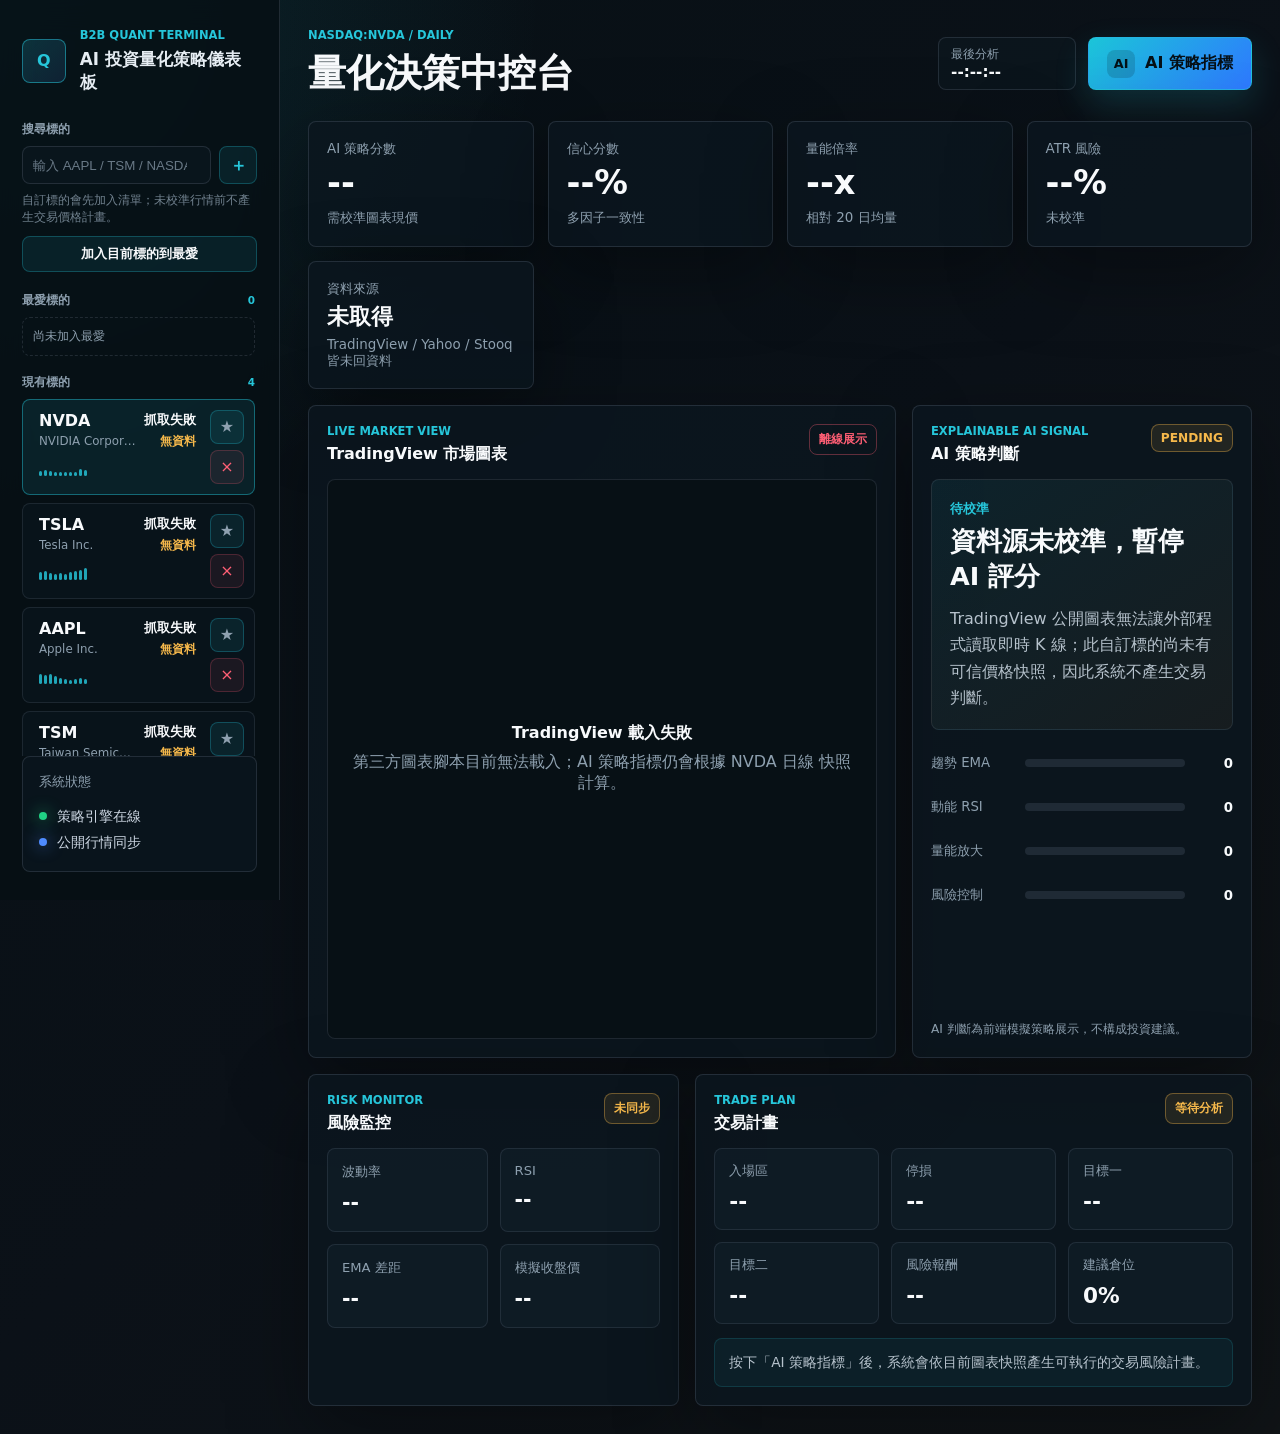
==== public/index.html @ b72d6917 "Add files via upload" ====
<!doctype html>
<html lang="zh-Hant">
  <head>
    <meta charset="utf-8">
    <meta name="viewport" content="width=device-width, initial-scale=1">
    <title>AI 投資量化策略儀表板</title>
    <link rel="stylesheet" href="./styles.css?v=20260705-vercel-public">
    <script src="./app.js?v=20260705-vercel-public" defer></script>
  </head>
  <body>
    <div class="app-shell">
      <aside class="sidebar" aria-label="產品導覽">
        <div class="brand">
          <span class="brand-mark" aria-hidden="true">Q</span>
          <div>
            <p class="eyebrow">B2B Quant Terminal</p>
            <h1>AI 投資量化策略儀表板</h1>
          </div>
        </div>

        <section class="symbol-search-panel" aria-label="搜尋標的">
          <form id="symbol-search-form" class="symbol-search-form">
            <label for="symbol-search">搜尋標的</label>
            <div class="symbol-search-row">
              <input id="symbol-search" type="search" placeholder="輸入 AAPL / TSM / NASDAQ:MSFT">
              <button type="submit" aria-label="搜尋並切換標的">＋</button>
            </div>
            <small class="symbol-search-hint">自訂標的會先加入清單；未校準行情前不產生交易價格計畫。</small>
          </form>
          <button id="favorite-current-button" class="favorite-current-button" type="button">加入目前標的到最愛</button>
        </section>

        <section class="watchlist-panel" aria-label="自選標的">
          <div class="watchlist-section">
            <div class="watchlist-heading">
              <span>最愛標的</span>
              <small id="favorite-count">0</small>
            </div>
            <div id="favorite-list" class="watchlist-list"></div>
          </div>
          <div class="watchlist-section">
            <div class="watchlist-heading">
              <span>現有標的</span>
              <small id="market-count">0</small>
            </div>
            <div id="market-list" class="watchlist-list"></div>
          </div>
        </section>

        <section class="status-panel">
          <p class="panel-label">系統狀態</p>
          <div class="status-row">
            <span class="status-dot"></span>
            <span>策略引擎在線</span>
          </div>
          <div class="status-row">
            <span class="status-dot info"></span>
            <span>公開行情同步</span>
          </div>
        </section>
      </aside>

      <main class="dashboard">
        <header class="topbar">
          <div>
            <p id="symbol-eyebrow" class="eyebrow">NASDAQ:NVDA / Daily</p>
            <h2>量化決策中控台</h2>
          </div>
          <div class="topbar-actions">
            <div class="market-clock">
              <span>最後分析</span>
              <strong id="last-updated">--:--:--</strong>
            </div>
            <button id="strategy-button" class="primary-button" type="button">
              <span class="button-icon" aria-hidden="true">AI</span>
              AI 策略指標
            </button>
          </div>
        </header>

        <section class="metric-grid" aria-label="關鍵指標">
          <article class="metric-card">
            <span class="metric-label">AI 策略分數</span>
            <strong id="score-value">--</strong>
            <small id="score-caption">等待策略分析</small>
          </article>
          <article class="metric-card">
            <span class="metric-label">信心分數</span>
            <strong id="confidence-value">--%</strong>
            <small>多因子一致性</small>
          </article>
          <article class="metric-card">
            <span class="metric-label">量能倍率</span>
            <strong id="volume-ratio">--x</strong>
            <small>相對 20 日均量</small>
          </article>
          <article class="metric-card">
            <span class="metric-label">ATR 風險</span>
            <strong id="atr-risk">--%</strong>
            <small id="risk-caption">等待估算</small>
          </article>
          <article class="metric-card data-source-card">
            <span class="metric-label">資料來源</span>
            <strong id="data-source">--</strong>
            <small id="data-source-caption">等待行情同步</small>
          </article>
        </section>

        <section class="workspace-grid">
          <section id="market" class="chart-panel" aria-label="TradingView 市場圖表">
            <div class="section-heading">
              <div>
                <p class="eyebrow">Live Market View</p>
                <h3>TradingView 市場圖表</h3>
              </div>
              <span id="chart-status" class="chart-status">載入中</span>
            </div>
            <div id="tradingview-chart" class="tradingview-container">
              <div class="chart-fallback">
                <strong>TradingView 圖表載入中</strong>
                <span>若網路或第三方腳本被封鎖，AI 策略面板仍可正常展示。</span>
              </div>
            </div>
          </section>

          <aside id="strategy" class="strategy-panel" aria-label="AI 策略面板">
            <div class="section-heading">
              <div>
                <p class="eyebrow">Explainable AI Signal</p>
                <h3>AI 策略判斷</h3>
              </div>
              <span id="signal-pill" class="signal-pill hold">HOLD</span>
            </div>

            <div class="signal-hero">
              <span id="signal-label">觀望</span>
              <strong id="signal-summary">等待策略引擎執行</strong>
              <p id="signal-reason">點擊「AI 策略指標」後，系統會以趨勢、動能、量能與風險因子計算訊號。</p>
            </div>

            <div class="factor-stack" aria-label="策略因子分數">
              <div class="factor-row">
                <span>趨勢 EMA</span>
                <div class="factor-track"><span id="trend-bar"></span></div>
                <strong id="trend-score">--</strong>
              </div>
              <div class="factor-row">
                <span>動能 RSI</span>
                <div class="factor-track"><span id="momentum-bar"></span></div>
                <strong id="momentum-score">--</strong>
              </div>
              <div class="factor-row">
                <span>量能放大</span>
                <div class="factor-track"><span id="volume-bar"></span></div>
                <strong id="volume-score">--</strong>
              </div>
              <div class="factor-row">
                <span>風險控制</span>
                <div class="factor-track"><span id="risk-bar"></span></div>
                <strong id="risk-score">--</strong>
              </div>
            </div>

            <p class="disclaimer">AI 判斷為前端模擬策略展示，不構成投資建議。</p>
          </aside>
        </section>

        <section class="lower-grid">
          <section id="risk" class="risk-panel" aria-label="風險監控">
            <div class="section-heading">
              <div>
                <p class="eyebrow">Risk Monitor</p>
                <h3>風險監控</h3>
              </div>
              <span id="risk-level" class="risk-level medium">中性</span>
            </div>
            <div class="risk-matrix">
              <div>
                <span>波動率</span>
                <strong id="volatility-value">--%</strong>
              </div>
              <div>
                <span>RSI</span>
                <strong id="rsi-value">--</strong>
              </div>
              <div>
                <span>EMA 差距</span>
                <strong id="ema-spread">--%</strong>
              </div>
              <div>
                <span>模擬收盤價</span>
                <strong id="close-price">--</strong>
              </div>
            </div>
          </section>

          <section id="trade-plan" class="trade-plan-panel" aria-label="交易計畫">
            <div class="section-heading">
              <div>
                <p class="eyebrow">Trade Plan</p>
                <h3>交易計畫</h3>
              </div>
              <span id="plan-status" class="plan-status wait">等待分析</span>
            </div>
            <div class="trade-plan-grid">
              <div class="plan-card">
                <span>入場區</span>
                <strong id="plan-entry">--</strong>
              </div>
              <div class="plan-card">
                <span>停損</span>
                <strong id="plan-stop">--</strong>
              </div>
              <div class="plan-card">
                <span>目標一</span>
                <strong id="plan-target-one">--</strong>
              </div>
              <div class="plan-card">
                <span>目標二</span>
                <strong id="plan-target-two">--</strong>
              </div>
              <div class="plan-card">
                <span>風險報酬</span>
                <strong id="plan-rr">--</strong>
              </div>
              <div class="plan-card">
                <span>建議倉位</span>
                <strong id="plan-size">--</strong>
              </div>
            </div>
            <p id="plan-note" class="plan-note">按下「AI 策略指標」後，系統會依目前圖表快照產生可執行的交易風險計畫。</p>
          </section>
        </section>
      </main>
    </div>
  </body>
</html>
---- public/styles.css ----
:root {
  color-scheme: dark;
  --bg: #071015;
  --surface: #0c171f;
  --surface-2: #111f2a;
  --line: rgba(148, 163, 184, 0.18);
  --muted: #8ea0af;
  --text: #e6edf3;
  --bright: #f8fafc;
  --cyan: #26c6da;
  --blue: #4f8cff;
  --green: #20d184;
  --red: #ff5f75;
  --amber: #f5b84b;
  --shadow: 0 24px 80px rgba(0, 0, 0, 0.35);
  font-family: "Inter", "Noto Sans TC", "Microsoft JhengHei", system-ui, sans-serif;
}

* {
  box-sizing: border-box;
}

html {
  min-width: 320px;
  scroll-behavior: smooth;
}

body {
  margin: 0;
  min-height: 100vh;
  background:
    radial-gradient(circle at top left, rgba(38, 198, 218, 0.13), transparent 34rem),
    linear-gradient(135deg, #071015 0%, #0b1118 50%, #101417 100%);
  color: var(--text);
}

button,
a {
  font: inherit;
}

.app-shell {
  display: grid;
  grid-template-columns: 280px minmax(0, 1fr);
  min-height: 100vh;
}

.sidebar {
  position: sticky;
  top: 0;
  display: flex;
  flex-direction: column;
  height: 100vh;
  padding: 28px 22px;
  border-right: 1px solid var(--line);
  background: rgba(7, 16, 21, 0.84);
  backdrop-filter: blur(18px);
}

.brand {
  display: flex;
  gap: 14px;
  align-items: center;
}

.brand-mark {
  display: grid;
  place-items: center;
  width: 44px;
  height: 44px;
  border: 1px solid rgba(38, 198, 218, 0.5);
  border-radius: 8px;
  background: linear-gradient(135deg, rgba(38, 198, 218, 0.18), rgba(79, 140, 255, 0.12));
  color: var(--cyan);
  font-weight: 900;
}

.brand h1,
.topbar h2,
.section-heading h3 {
  margin: 0;
  letter-spacing: 0;
}

.brand h1 {
  max-width: 180px;
  font-size: 1.05rem;
  line-height: 1.35;
}

.eyebrow {
  margin: 0 0 6px;
  color: var(--cyan);
  font-size: 0.72rem;
  font-weight: 800;
  letter-spacing: 0;
  text-transform: uppercase;
}

.symbol-search-panel {
  display: grid;
  gap: 10px;
  margin-top: 28px;
}

.symbol-search-form {
  display: grid;
  gap: 8px;
}

.symbol-search-form label,
.watchlist-heading {
  color: var(--muted);
  font-size: 0.78rem;
  font-weight: 800;
}

.symbol-search-hint {
  color: rgba(142, 160, 175, 0.78);
  font-size: 0.72rem;
  line-height: 1.45;
}

.symbol-search-row {
  display: grid;
  grid-template-columns: minmax(0, 1fr) 38px;
  gap: 8px;
}

.symbol-search-row input {
  min-width: 0;
  height: 38px;
  padding: 0 10px;
  border: 1px solid var(--line);
  border-radius: 8px;
  outline: 0;
  background: rgba(12, 23, 31, 0.74);
  color: var(--bright);
}

.symbol-search-row input::placeholder {
  color: rgba(142, 160, 175, 0.72);
}

.symbol-search-row button,
.favorite-current-button,
.watch-star,
.watch-remove {
  border: 1px solid rgba(38, 198, 218, 0.28);
  border-radius: 8px;
  background: rgba(38, 198, 218, 0.09);
  color: var(--cyan);
  cursor: pointer;
}

.symbol-search-row button {
  font-size: 1.05rem;
  font-weight: 900;
}

.favorite-current-button {
  min-height: 36px;
  color: var(--bright);
  font-size: 0.82rem;
  font-weight: 800;
}

.favorite-current-button.active {
  border-color: rgba(245, 184, 75, 0.44);
  background: rgba(245, 184, 75, 0.12);
  color: var(--amber);
}

.watchlist-panel {
  display: grid;
  gap: 18px;
  min-height: 0;
  margin-top: 20px;
  overflow: auto;
  padding-right: 2px;
}

.watchlist-section {
  display: grid;
  gap: 8px;
}

.watchlist-heading {
  display: flex;
  align-items: center;
  justify-content: space-between;
}

.watchlist-heading small {
  color: var(--cyan);
}

.watchlist-list {
  display: grid;
  gap: 8px;
}

.watch-item {
  display: grid;
  grid-template-columns: minmax(0, 1fr) 34px;
  gap: 8px;
  align-items: stretch;
  min-height: 62px;
  padding: 10px;
  border: 1px solid rgba(148, 163, 184, 0.14);
  border-radius: 8px;
  background: rgba(12, 23, 31, 0.62);
}

.watch-item.active {
  border-color: rgba(38, 198, 218, 0.44);
  background: rgba(38, 198, 218, 0.1);
}

.watch-main {
  display: grid;
  grid-template-columns: minmax(0, 1fr) auto;
  gap: 4px 8px;
  min-width: 0;
  border: 0;
  background: transparent;
  color: inherit;
  cursor: pointer;
  text-align: left;
}

.watch-copy,
.watch-values {
  display: grid;
  gap: 4px;
  min-width: 0;
}

.watch-values {
  justify-items: end;
}

.watch-symbol {
  overflow: hidden;
  color: var(--bright);
  font-weight: 900;
  text-overflow: ellipsis;
  white-space: nowrap;
}

.watch-price {
  color: var(--bright);
  font-size: 0.82rem;
  font-weight: 800;
}

.watch-name {
  overflow: hidden;
  color: var(--muted);
  font-size: 0.74rem;
  text-overflow: ellipsis;
  white-space: nowrap;
}

.watch-change {
  font-size: 0.75rem;
  font-weight: 900;
}

.watch-change.up {
  color: var(--green);
}

.watch-change.down {
  color: var(--red);
}

.watch-change.pending {
  color: var(--amber);
}

.watch-spark {
  display: flex;
  grid-column: 1 / -1;
  gap: 2px;
  align-items: end;
  height: 16px;
}

.watch-spark span {
  width: 3px;
  min-height: 4px;
  border-radius: 99px;
  background: var(--cyan);
  opacity: 0.82;
}

.watch-item.with-remove {
  grid-template-columns: minmax(0, 1fr) 34px;
}

.watch-actions {
  display: grid;
  gap: 6px;
  align-content: center;
}

.watch-star,
.watch-remove {
  display: grid;
  place-items: center;
  width: 34px;
  height: 34px;
  color: var(--muted);
}

.watch-star.active {
  border-color: rgba(245, 184, 75, 0.44);
  background: rgba(245, 184, 75, 0.12);
  color: var(--amber);
}

.watch-remove {
  border-color: rgba(255, 95, 117, 0.22);
  background: rgba(255, 95, 117, 0.08);
  color: var(--red);
}

.empty-watchlist {
  padding: 10px;
  border: 1px dashed rgba(148, 163, 184, 0.18);
  border-radius: 8px;
  color: var(--muted);
  font-size: 0.78rem;
}

.status-panel {
  margin-top: auto;
  padding: 16px;
  border: 1px solid var(--line);
  border-radius: 8px;
  background: rgba(12, 23, 31, 0.82);
}

.panel-label {
  margin: 0 0 12px;
  color: var(--muted);
  font-size: 0.82rem;
}

.status-row {
  display: flex;
  gap: 10px;
  align-items: center;
  min-height: 26px;
  color: #cbd5e1;
  font-size: 0.88rem;
}

.status-dot {
  width: 8px;
  height: 8px;
  border-radius: 50%;
  background: var(--green);
  box-shadow: 0 0 16px rgba(32, 209, 132, 0.85);
}

.status-dot.info {
  background: var(--blue);
  box-shadow: 0 0 16px rgba(79, 140, 255, 0.85);
}

.dashboard {
  width: 100%;
  max-width: 1480px;
  margin: 0 auto;
  padding: 28px;
}

.topbar {
  display: flex;
  gap: 20px;
  align-items: center;
  justify-content: space-between;
  margin-bottom: 22px;
}

.topbar h2 {
  color: var(--bright);
  font-size: clamp(1.55rem, 3vw, 2.45rem);
}

.topbar-actions {
  display: flex;
  gap: 12px;
  align-items: stretch;
}

.market-clock,
.primary-button {
  min-height: 50px;
  border-radius: 8px;
}

.market-clock {
  display: grid;
  min-width: 138px;
  padding: 8px 12px;
  border: 1px solid var(--line);
  background: rgba(12, 23, 31, 0.76);
  color: var(--muted);
  font-size: 0.75rem;
}

.market-clock strong {
  color: var(--bright);
  font-size: 0.95rem;
}

.primary-button {
  display: inline-flex;
  gap: 10px;
  align-items: center;
  justify-content: center;
  padding: 0 18px;
  border: 1px solid rgba(38, 198, 218, 0.52);
  background: linear-gradient(135deg, #1bc5d8, #2e78ff);
  color: #061016;
  font-weight: 900;
  cursor: pointer;
  box-shadow: 0 14px 34px rgba(38, 198, 218, 0.18);
}

.primary-button:hover {
  filter: brightness(1.08);
}

.primary-button:active {
  transform: translateY(1px);
}

.button-icon {
  display: grid;
  place-items: center;
  width: 28px;
  height: 28px;
  border-radius: 8px;
  background: rgba(6, 16, 22, 0.16);
  color: #041015;
  font-size: 0.8rem;
}

.metric-grid {
  display: grid;
  grid-template-columns: repeat(auto-fit, minmax(190px, 1fr));
  gap: 14px;
  margin-bottom: 16px;
}

.metric-card,
.chart-panel,
.strategy-panel,
.risk-panel,
.trade-plan-panel {
  border: 1px solid var(--line);
  border-radius: 8px;
  background: rgba(12, 23, 31, 0.82);
  box-shadow: var(--shadow);
}

.metric-card {
  display: grid;
  gap: 7px;
  min-height: 126px;
  padding: 18px;
}

.metric-label,
.metric-card small {
  color: var(--muted);
  font-size: 0.84rem;
}

.metric-card strong {
  color: var(--bright);
  font-size: clamp(1.5rem, 3vw, 2.1rem);
  line-height: 1;
}

.data-source-card strong {
  overflow-wrap: anywhere;
  font-size: clamp(1.05rem, 2vw, 1.35rem);
  line-height: 1.15;
}

.workspace-grid {
  display: grid;
  grid-template-columns: minmax(0, 1.75fr) minmax(340px, 0.9fr);
  gap: 16px;
  align-items: stretch;
}

.chart-panel,
.strategy-panel,
.risk-panel,
.trade-plan-panel {
  min-width: 0;
  padding: 18px;
}

.section-heading {
  display: flex;
  gap: 14px;
  align-items: flex-start;
  justify-content: space-between;
  margin-bottom: 14px;
}

.section-heading h3 {
  color: var(--bright);
  font-size: 1rem;
}

.chart-status,
.signal-pill,
.risk-level,
.plan-status {
  flex: 0 0 auto;
  max-width: 100%;
  padding: 6px 9px;
  border: 1px solid var(--line);
  border-radius: 8px;
  color: var(--muted);
  font-size: 0.76rem;
  font-weight: 800;
}

.chart-status.ready {
  border-color: rgba(32, 209, 132, 0.32);
  color: var(--green);
}

.chart-status.failed {
  border-color: rgba(255, 95, 117, 0.36);
  color: var(--red);
}

.tradingview-container {
  position: relative;
  overflow: hidden;
  width: 100%;
  height: 560px !important;
  min-height: 560px;
  border: 1px solid rgba(148, 163, 184, 0.16);
  border-radius: 8px;
  background: #071015;
}

.tradingview-container iframe {
  display: block;
  width: 100% !important;
  height: 100% !important;
}

.chart-fallback {
  position: absolute;
  inset: 0;
  display: grid;
  place-content: center;
  gap: 8px;
  padding: 24px;
  color: var(--muted);
  text-align: center;
}

.chart-fallback strong {
  color: var(--bright);
}

.strategy-panel {
  display: grid;
  grid-template-rows: auto auto 1fr auto;
}

.signal-pill.buy,
.risk-level.low {
  border-color: rgba(32, 209, 132, 0.32);
  background: rgba(32, 209, 132, 0.1);
  color: var(--green);
}

.signal-pill.sell,
.risk-level.high {
  border-color: rgba(255, 95, 117, 0.36);
  background: rgba(255, 95, 117, 0.1);
  color: var(--red);
}

.signal-pill.hold,
.risk-level.medium {
  border-color: rgba(245, 184, 75, 0.36);
  background: rgba(245, 184, 75, 0.1);
  color: var(--amber);
}

.plan-status.buy {
  border-color: rgba(32, 209, 132, 0.32);
  background: rgba(32, 209, 132, 0.1);
  color: var(--green);
}

.plan-status.sell {
  border-color: rgba(255, 95, 117, 0.36);
  background: rgba(255, 95, 117, 0.1);
  color: var(--red);
}

.plan-status.wait {
  border-color: rgba(245, 184, 75, 0.36);
  background: rgba(245, 184, 75, 0.1);
  color: var(--amber);
}

.signal-hero {
  padding: 18px;
  border: 1px solid rgba(148, 163, 184, 0.14);
  border-radius: 8px;
  background: linear-gradient(145deg, rgba(38, 198, 218, 0.08), rgba(245, 184, 75, 0.05));
}

.signal-hero span {
  color: var(--cyan);
  font-size: 0.82rem;
  font-weight: 900;
}

.signal-hero strong {
  display: block;
  margin-top: 6px;
  color: var(--bright);
  font-size: clamp(1.2rem, 2vw, 1.65rem);
}

.signal-hero p {
  margin: 12px 0 0;
  color: #b6c2cc;
  line-height: 1.65;
}

.factor-stack {
  display: grid;
  gap: 14px;
  margin-top: 18px;
  align-content: start;
}

.factor-row {
  display: grid;
  grid-template-columns: 84px minmax(0, 1fr) 38px;
  gap: 10px;
  align-items: center;
  min-height: 30px;
  color: var(--muted);
  font-size: 0.83rem;
}

.factor-track {
  overflow: hidden;
  height: 8px;
  border-radius: 999px;
  background: rgba(148, 163, 184, 0.15);
}

.factor-track span {
  display: block;
  width: 0%;
  height: 100%;
  border-radius: inherit;
  background: linear-gradient(90deg, var(--cyan), var(--green));
  transition: width 280ms ease;
}

.factor-row strong {
  color: var(--bright);
  text-align: right;
}

.disclaimer {
  margin: 18px 0 0;
  color: var(--muted);
  font-size: 0.76rem;
  line-height: 1.55;
}

.lower-grid {
  display: grid;
  grid-template-columns: minmax(340px, 0.8fr) minmax(0, 1.2fr);
  gap: 16px;
  margin-top: 16px;
}

.risk-matrix {
  display: grid;
  grid-template-columns: repeat(2, minmax(0, 1fr));
  gap: 12px;
}

.risk-matrix div {
  min-height: 84px;
  padding: 14px;
  border: 1px solid rgba(148, 163, 184, 0.14);
  border-radius: 8px;
  background: rgba(17, 31, 42, 0.66);
}

.risk-matrix span {
  display: block;
  color: var(--muted);
  font-size: 0.82rem;
}

.risk-matrix strong {
  display: block;
  margin-top: 10px;
  color: var(--bright);
  font-size: 1.28rem;
}

.trade-plan-grid {
  display: grid;
  grid-template-columns: repeat(3, minmax(0, 1fr));
  gap: 12px;
}

.plan-card {
  min-height: 82px;
  padding: 14px;
  border: 1px solid rgba(148, 163, 184, 0.14);
  border-radius: 8px;
  background: rgba(17, 31, 42, 0.66);
}

.plan-card span {
  display: block;
  color: var(--muted);
  font-size: 0.8rem;
}

.plan-card strong {
  display: block;
  margin-top: 10px;
  color: var(--bright);
  font-size: clamp(1rem, 2vw, 1.35rem);
  line-height: 1.1;
}

.plan-note {
  margin: 14px 0 0;
  padding: 12px 14px;
  border: 1px solid rgba(38, 198, 218, 0.16);
  border-radius: 8px;
  background: rgba(38, 198, 218, 0.06);
  color: #b6c2cc;
  font-size: 0.86rem;
  line-height: 1.65;
}

@media (max-width: 1180px) {
  .app-shell {
    grid-template-columns: 1fr;
  }

  .sidebar {
    position: static;
    display: flex;
    flex-wrap: wrap;
    gap: 18px;
    align-items: center;
    justify-content: space-between;
    height: auto;
    padding: 18px;
    border-right: 0;
    border-bottom: 1px solid var(--line);
  }

  .status-panel {
    position: static;
    min-width: 220px;
    margin-top: 0;
  }

  .dashboard {
    padding: 20px;
  }

  .metric-grid {
    grid-template-columns: repeat(2, minmax(0, 1fr));
  }

  .workspace-grid,
  .lower-grid {
    grid-template-columns: 1fr;
  }
}

@media (max-width: 700px) {
  .dashboard {
    padding: 16px;
  }

  .topbar,
  .topbar-actions,
  .section-heading {
    align-items: stretch;
    flex-direction: column;
  }

  .topbar-actions {
    width: 100%;
  }

  .market-clock,
  .primary-button {
    width: 100%;
  }

  .metric-grid,
  .risk-matrix {
    grid-template-columns: 1fr;
  }

  .tradingview-container {
    height: 420px !important;
    min-height: 420px;
  }

  .factor-row {
    grid-template-columns: 76px minmax(0, 1fr) 34px;
    font-size: 0.78rem;
  }

  .trade-plan-grid {
    grid-template-columns: 1fr;
  }
}
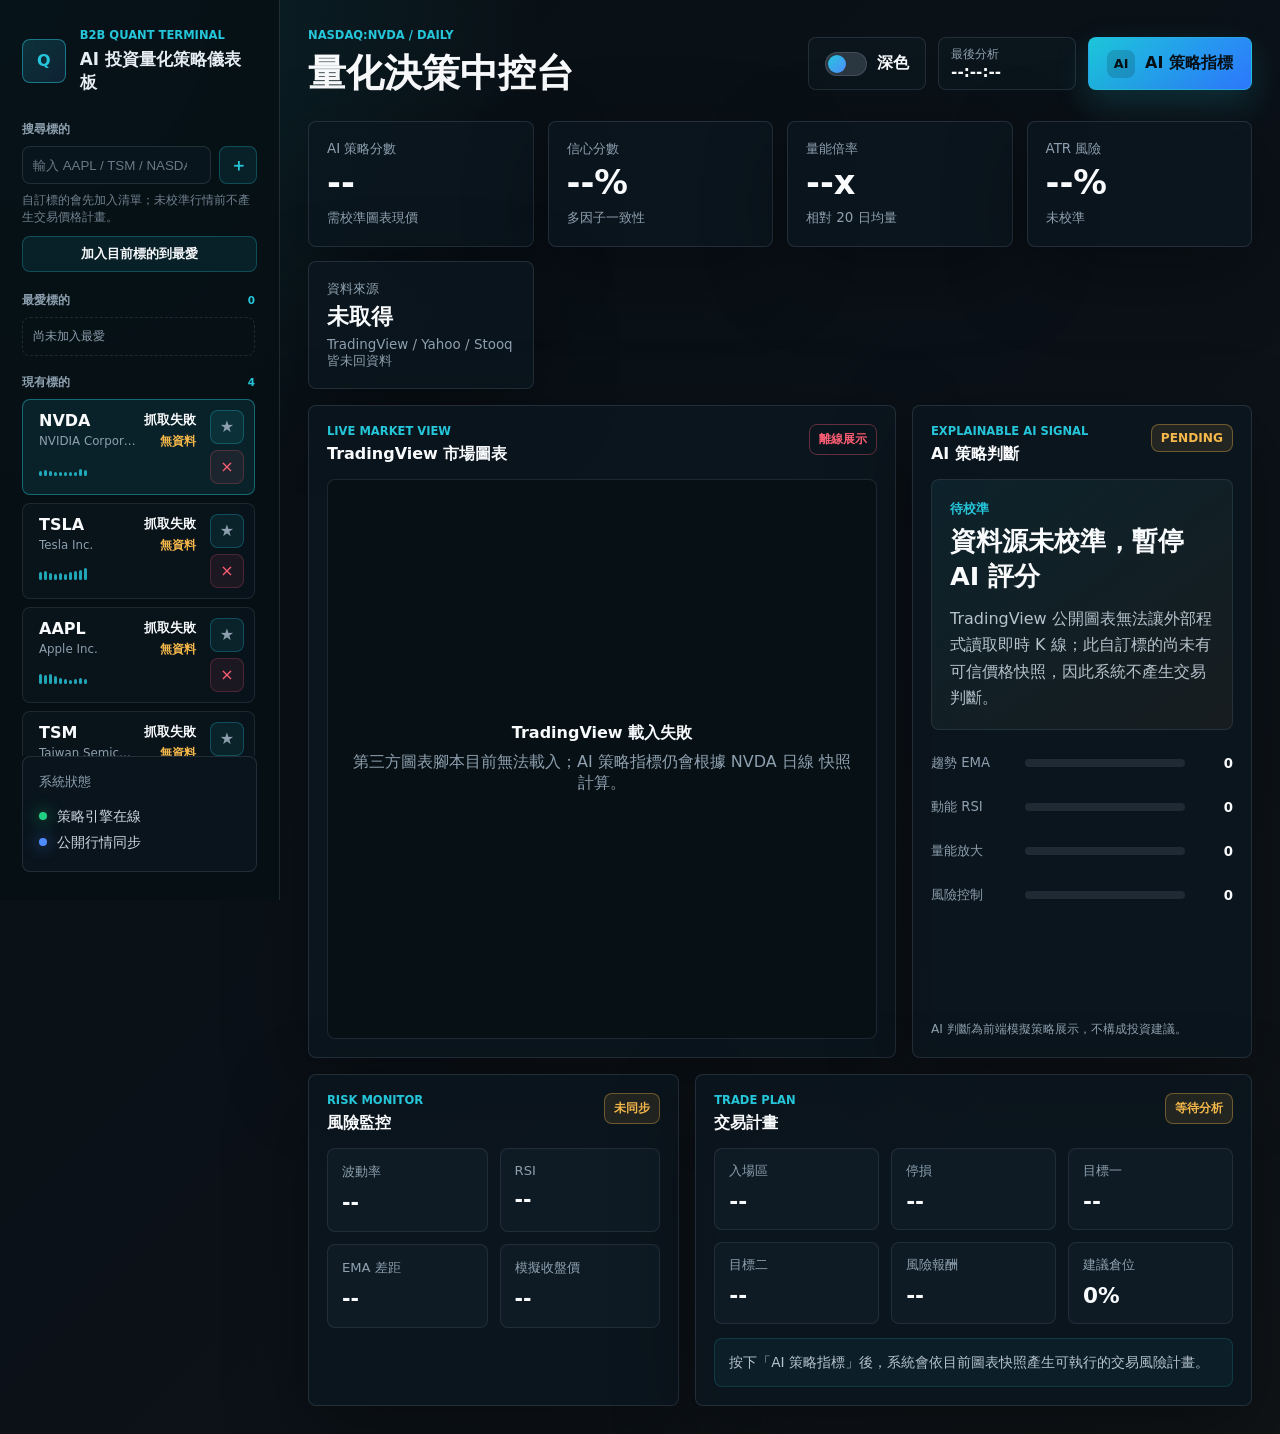
==== commit 5adaab8e: "Add files via upload" ====
--- a/public/index.html
+++ b/public/index.html
@@ -4,8 +4,11 @@
     <meta charset="utf-8">
     <meta name="viewport" content="width=device-width, initial-scale=1">
     <title>AI 投資量化策略儀表板</title>
-    <link rel="stylesheet" href="./styles.css?v=20260705-vercel-public">
-    <script src="./app.js?v=20260705-vercel-public" defer></script>
+    <script>
+      document.documentElement.dataset.theme = localStorage.getItem("quant-dashboard-theme") || "dark";
+    </script>
+    <link rel="stylesheet" href="./styles.css?v=20260705-theme-switch">
+    <script src="./app.js?v=20260705-theme-switch" defer></script>
   </head>
   <body>
     <div class="app-shell">
@@ -67,6 +70,12 @@
             <h2>量化決策中控台</h2>
           </div>
           <div class="topbar-actions">
+            <button id="theme-toggle" class="theme-toggle" type="button" aria-pressed="false" aria-label="切換淺色模式">
+              <span class="theme-toggle-track" aria-hidden="true">
+                <span class="theme-toggle-thumb"></span>
+              </span>
+              <span id="theme-toggle-label">深色</span>
+            </button>
             <div class="market-clock">
               <span>最後分析</span>
               <strong id="last-updated">--:--:--</strong>
--- a/public/styles.css
+++ b/public/styles.css
@@ -16,6 +16,23 @@
   font-family: "Inter", "Noto Sans TC", "Microsoft JhengHei", system-ui, sans-serif;
 }
 
+:root[data-theme="light"] {
+  color-scheme: light;
+  --bg: #f5f8fb;
+  --surface: #ffffff;
+  --surface-2: #edf3f7;
+  --line: rgba(15, 23, 42, 0.12);
+  --muted: #607083;
+  --text: #10202e;
+  --bright: #07111c;
+  --cyan: #008fa3;
+  --blue: #2563eb;
+  --green: #0d9f6e;
+  --red: #d9254c;
+  --amber: #b77905;
+  --shadow: 0 18px 50px rgba(15, 23, 42, 0.11);
+}
+
 * {
   box-sizing: border-box;
 }
@@ -32,6 +49,12 @@
     radial-gradient(circle at top left, rgba(38, 198, 218, 0.13), transparent 34rem),
     linear-gradient(135deg, #071015 0%, #0b1118 50%, #101417 100%);
   color: var(--text);
+}
+
+:root[data-theme="light"] body {
+  background:
+    radial-gradient(circle at top left, rgba(0, 143, 163, 0.12), transparent 34rem),
+    linear-gradient(135deg, #f5f8fb 0%, #edf3f7 52%, #ffffff 100%);
 }
 
 button,
@@ -57,6 +80,10 @@
   backdrop-filter: blur(18px);
 }
 
+:root[data-theme="light"] .sidebar {
+  background: rgba(255, 255, 255, 0.88);
+}
+
 .brand {
   display: flex;
   gap: 14px;
@@ -138,6 +165,10 @@
   color: var(--bright);
 }
 
+:root[data-theme="light"] .symbol-search-row input {
+  background: rgba(255, 255, 255, 0.86);
+}
+
 .symbol-search-row input::placeholder {
   color: rgba(142, 160, 175, 0.72);
 }
@@ -212,9 +243,17 @@
   background: rgba(12, 23, 31, 0.62);
 }
 
+:root[data-theme="light"] .watch-item {
+  background: rgba(255, 255, 255, 0.72);
+}
+
 .watch-item.active {
   border-color: rgba(38, 198, 218, 0.44);
   background: rgba(38, 198, 218, 0.1);
+}
+
+:root[data-theme="light"] .watch-item.active {
+  background: rgba(0, 143, 163, 0.08);
 }
 
 .watch-main {
@@ -397,9 +436,52 @@
 }
 
 .market-clock,
+.theme-toggle,
 .primary-button {
   min-height: 50px;
   border-radius: 8px;
+}
+
+.theme-toggle {
+  display: inline-flex;
+  gap: 10px;
+  align-items: center;
+  justify-content: center;
+  min-width: 118px;
+  padding: 0 12px;
+  border: 1px solid var(--line);
+  background: rgba(12, 23, 31, 0.76);
+  color: var(--bright);
+  cursor: pointer;
+  font-weight: 800;
+}
+
+.theme-toggle-track {
+  position: relative;
+  width: 42px;
+  height: 24px;
+  border-radius: 999px;
+  background: rgba(148, 163, 184, 0.24);
+  box-shadow: inset 0 0 0 1px rgba(148, 163, 184, 0.22);
+}
+
+.theme-toggle-thumb {
+  position: absolute;
+  top: 3px;
+  left: 3px;
+  width: 18px;
+  height: 18px;
+  border-radius: 50%;
+  background: linear-gradient(135deg, var(--cyan), var(--blue));
+  transition: transform 180ms ease;
+}
+
+:root[data-theme="light"] .theme-toggle {
+  background: rgba(255, 255, 255, 0.82);
+}
+
+:root[data-theme="light"] .theme-toggle-thumb {
+  transform: translateX(18px);
 }
 
 .market-clock {
@@ -410,6 +492,10 @@
   background: rgba(12, 23, 31, 0.76);
   color: var(--muted);
   font-size: 0.75rem;
+}
+
+:root[data-theme="light"] .market-clock {
+  background: rgba(255, 255, 255, 0.82);
 }
 
 .market-clock strong {
@@ -468,6 +554,14 @@
   box-shadow: var(--shadow);
 }
 
+:root[data-theme="light"] .metric-card,
+:root[data-theme="light"] .chart-panel,
+:root[data-theme="light"] .strategy-panel,
+:root[data-theme="light"] .risk-panel,
+:root[data-theme="light"] .trade-plan-panel {
+  background: rgba(255, 255, 255, 0.88);
+}
+
 .metric-card {
   display: grid;
   gap: 7px;
@@ -556,6 +650,10 @@
   background: #071015;
 }
 
+:root[data-theme="light"] .tradingview-container {
+  background: #ffffff;
+}
+
 .tradingview-container iframe {
   display: block;
   width: 100% !important;
@@ -645,6 +743,11 @@
   margin: 12px 0 0;
   color: #b6c2cc;
   line-height: 1.65;
+}
+
+:root[data-theme="light"] .signal-hero p,
+:root[data-theme="light"] .plan-note {
+  color: #4e6072;
 }
 
 .factor-stack {
@@ -713,6 +816,10 @@
   background: rgba(17, 31, 42, 0.66);
 }
 
+:root[data-theme="light"] .risk-matrix div {
+  background: rgba(248, 251, 253, 0.9);
+}
+
 .risk-matrix span {
   display: block;
   color: var(--muted);
@@ -738,6 +845,10 @@
   border: 1px solid rgba(148, 163, 184, 0.14);
   border-radius: 8px;
   background: rgba(17, 31, 42, 0.66);
+}
+
+:root[data-theme="light"] .plan-card {
+  background: rgba(248, 251, 253, 0.9);
 }
 
 .plan-card span {
@@ -820,6 +931,7 @@
   }
 
   .market-clock,
+  .theme-toggle,
   .primary-button {
     width: 100%;
   }
